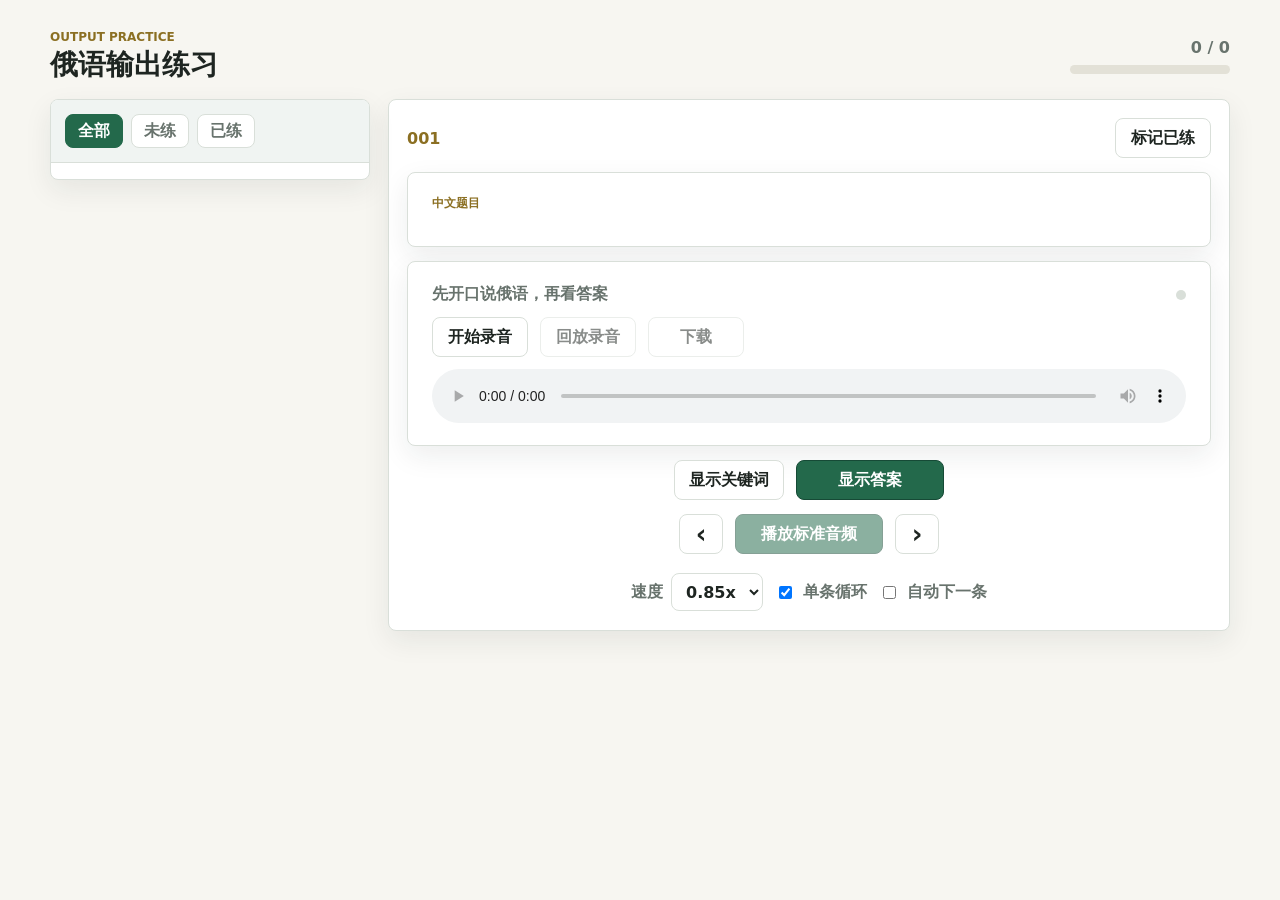
==== output_web/index.html @ 2de7b75f "feat: add output practice web shell" ====
<!doctype html>
<html lang="zh-CN">
  <head>
    <meta charset="utf-8" />
    <meta name="viewport" content="width=device-width, initial-scale=1" />
    <title>俄语输出练习</title>
    <link rel="stylesheet" href="styles.css" />
  </head>
  <body>
    <div class="app-shell">
      <header class="topbar">
        <div>
          <p id="themeLabel" class="eyebrow">Output Practice</p>
          <h1 id="packTitle">俄语输出练习</h1>
        </div>
        <div class="summary">
          <span id="progressText">0 / 0</span>
          <div class="meter" aria-hidden="true">
            <span id="progressBar"></span>
          </div>
        </div>
      </header>

      <main class="workspace">
        <aside class="segment-pane" aria-label="练习列表">
          <div class="pane-tools">
            <button class="chip is-active" type="button" data-filter="all">全部</button>
            <button class="chip" type="button" data-filter="todo">未练</button>
            <button class="chip" type="button" data-filter="done">已练</button>
          </div>
          <ol id="exerciseList" class="segment-list"></ol>
        </aside>

        <section class="practice-pane" aria-live="polite">
          <div class="segment-meta">
            <span id="exerciseCounter">001</span>
            <button id="doneButton" class="icon-text" type="button">标记已练</button>
          </div>

          <article class="prompt-panel">
            <div class="panel-label">中文题目</div>
            <p id="promptText" class="prompt-zh"></p>
          </article>

          <div class="attempt-panel">
            <div class="recorder-head">
              <span id="recordStatus">先开口说俄语，再看答案</span>
              <div id="recordLight" class="record-light" aria-hidden="true"></div>
            </div>
            <div class="recorder-actions">
              <button id="recordButton" class="icon-text" type="button">开始录音</button>
              <button id="playRecordingButton" class="icon-text" type="button" disabled>
                回放录音
              </button>
              <a id="downloadRecording" class="download-link is-disabled" href="#" download>
                下载
              </a>
            </div>
            <audio id="recordingPlayer" controls></audio>
          </div>

          <div class="answer-actions">
            <button id="showKeywordsButton" class="icon-text" type="button">显示关键词</button>
            <button id="showAnswerButton" class="primary-button" type="button">显示答案</button>
          </div>

          <article id="keywordPanel" class="keyword-panel" hidden>
            <div class="panel-label">关键词</div>
            <div id="keywordList" class="keyword-list"></div>
          </article>

          <article id="answerPanel" class="answer-panel" hidden>
            <div class="panel-label">标准俄语</div>
            <p id="answerText" class="answer-ru"></p>
            <p id="explanationText" class="explanation-zh"></p>
            <audio id="player" preload="metadata"></audio>
          </article>

          <div class="transport">
            <button id="prevButton" class="icon-button" type="button" title="上一条" aria-label="上一条">
              ‹
            </button>
            <button id="playButton" class="primary-button" type="button" disabled>
              播放标准音频
            </button>
            <button id="nextButton" class="icon-button" type="button" title="下一条" aria-label="下一条">
              ›
            </button>
          </div>

          <div class="control-grid">
            <label>
              <span>速度</span>
              <select id="speedSelect">
                <option value="0.75">0.75x</option>
                <option value="0.85" selected>0.85x</option>
                <option value="1">1x</option>
                <option value="1.1">1.1x</option>
                <option value="1.25">1.25x</option>
              </select>
            </label>
            <label class="toggle-row">
              <input id="loopToggle" type="checkbox" checked />
              <span>单条循环</span>
            </label>
            <label class="toggle-row">
              <input id="autoNextToggle" type="checkbox" />
              <span>自动下一条</span>
            </label>
          </div>
        </section>
      </main>
    </div>

    <script src="practice.js"></script>
    <script src="app.js"></script>
  </body>
</html>
---- output_web/styles.css ----
:root {
  --bg: #f7f6f1;
  --surface: #ffffff;
  --surface-soft: #f0f4f2;
  --ink: #1e2521;
  --muted: #68736d;
  --line: #d9dfd9;
  --accent: #23694b;
  --accent-strong: #164a36;
  --gold: #8b6f22;
  --danger: #b94737;
  --shadow: 0 10px 28px rgba(30, 37, 33, 0.08);
}

* {
  box-sizing: border-box;
}

[hidden] {
  display: none !important;
}

body {
  margin: 0;
  min-width: 320px;
  background: var(--bg);
  color: var(--ink);
  font-family:
    Inter, ui-sans-serif, system-ui, -apple-system, BlinkMacSystemFont, "Segoe UI",
    sans-serif;
}

button,
select,
input {
  font: inherit;
}

button {
  cursor: pointer;
}

button:disabled {
  cursor: not-allowed;
  opacity: 0.52;
}

.app-shell {
  width: min(1180px, calc(100% - 32px));
  margin: 0 auto;
  padding: 22px 0 28px;
}

.topbar {
  display: flex;
  align-items: center;
  justify-content: space-between;
  gap: 20px;
  padding: 8px 0 18px;
}

.eyebrow {
  margin: 0 0 5px;
  color: var(--gold);
  font-size: 12px;
  font-weight: 800;
  letter-spacing: 0;
  text-transform: uppercase;
}

h1 {
  margin: 0;
  font-size: 28px;
  line-height: 1.15;
  letter-spacing: 0;
}

.summary {
  display: grid;
  gap: 8px;
  min-width: 160px;
  color: var(--muted);
  font-weight: 800;
  text-align: right;
}

.meter {
  width: 160px;
  height: 9px;
  overflow: hidden;
  border-radius: 999px;
  background: #e3e1d7;
}

.meter span {
  display: block;
  width: 0;
  height: 100%;
  border-radius: inherit;
  background: var(--accent);
}

.workspace {
  display: grid;
  grid-template-columns: minmax(260px, 320px) minmax(0, 1fr);
  gap: 18px;
  align-items: start;
}

.segment-pane,
.practice-pane {
  border: 1px solid var(--line);
  border-radius: 8px;
  background: var(--surface);
  box-shadow: var(--shadow);
}

.segment-pane {
  position: sticky;
  top: 16px;
  overflow: hidden;
}

.pane-tools {
  display: flex;
  gap: 8px;
  padding: 14px;
  border-bottom: 1px solid var(--line);
  background: var(--surface-soft);
}

.chip {
  min-height: 34px;
  padding: 0 12px;
  border: 1px solid var(--line);
  border-radius: 8px;
  background: var(--surface);
  color: var(--muted);
  font-weight: 800;
}

.chip.is-active {
  border-color: var(--accent);
  background: var(--accent);
  color: #ffffff;
}

.segment-list {
  display: grid;
  max-height: calc(100vh - 142px);
  margin: 0;
  padding: 8px;
  overflow: auto;
  list-style: none;
}

.segment-item.is-hidden {
  display: none;
}

.segment-item button {
  display: grid;
  grid-template-columns: 44px minmax(0, 1fr) 18px;
  gap: 10px;
  align-items: center;
  width: 100%;
  min-height: 56px;
  padding: 10px;
  border: 0;
  border-radius: 8px;
  background: transparent;
  color: var(--ink);
  text-align: left;
}

.segment-item.is-active button {
  background: #edf4ef;
}

.seg-no {
  color: var(--gold);
  font-size: 12px;
  font-weight: 900;
}

.seg-title {
  overflow: hidden;
  color: var(--ink);
  font-size: 14px;
  font-weight: 700;
  line-height: 1.35;
  text-overflow: ellipsis;
  white-space: nowrap;
}

.seg-check::before {
  color: var(--accent);
  content: "";
  font-weight: 900;
}

.segment-item.is-done .seg-check::before {
  content: "✓";
}

.practice-pane {
  display: grid;
  gap: 14px;
  padding: 18px;
}

.segment-meta,
.recorder-head,
.recorder-actions,
.transport,
.answer-actions,
.control-grid {
  display: flex;
  align-items: center;
  gap: 12px;
}

.segment-meta {
  justify-content: space-between;
}

#exerciseCounter {
  color: var(--gold);
  font-weight: 900;
}

.prompt-panel,
.answer-panel,
.keyword-panel,
.attempt-panel {
  display: grid;
  align-content: start;
  gap: 12px;
  padding: 22px 24px;
  border: 1px solid var(--line);
  border-radius: 8px;
  background: var(--surface);
  box-shadow: var(--shadow);
}

.panel-label {
  color: var(--gold);
  font-size: 12px;
  font-weight: 800;
  letter-spacing: 0;
  text-transform: uppercase;
}

.prompt-zh {
  margin: 0;
  font-size: 32px;
  font-weight: 750;
  line-height: 1.36;
  letter-spacing: 0;
}

.answer-ru {
  margin: 0;
  font-family: Georgia, "Times New Roman", serif;
  font-size: 30px;
  line-height: 1.38;
  letter-spacing: 0;
}

.explanation-zh {
  margin: 0;
  color: var(--muted);
  font-size: 16px;
  line-height: 1.55;
}

.record-light {
  width: 10px;
  height: 10px;
  border-radius: 999px;
  background: var(--line);
}

.record-light.is-recording {
  background: var(--danger);
}

.recorder-head {
  justify-content: space-between;
  color: var(--muted);
  font-weight: 800;
}

.recorder-actions,
.answer-actions,
.transport,
.control-grid {
  flex-wrap: wrap;
}

.answer-actions,
.transport {
  justify-content: center;
}

.keyword-list {
  display: flex;
  flex-wrap: wrap;
  gap: 8px;
}

.keyword-chip {
  padding: 7px 10px;
  border: 1px solid rgba(35, 105, 75, 0.22);
  border-radius: 8px;
  background: #eef5ef;
  color: var(--accent);
  font-weight: 800;
}

.primary-button,
.icon-text,
.icon-button,
.download-link {
  min-height: 40px;
  border-radius: 8px;
  font-weight: 850;
  text-decoration: none;
}

.primary-button {
  min-width: 148px;
  padding: 0 18px;
  border: 1px solid var(--accent-strong);
  background: var(--accent);
  color: #ffffff;
}

.icon-text,
.download-link {
  display: inline-flex;
  align-items: center;
  justify-content: center;
  min-width: 96px;
  padding: 0 14px;
  border: 1px solid var(--line);
  background: var(--surface);
  color: var(--ink);
}

.icon-button {
  width: 44px;
  border: 1px solid var(--line);
  background: var(--surface);
  color: var(--ink);
  font-size: 26px;
  line-height: 1;
}

.download-link.is-disabled {
  pointer-events: none;
  opacity: 0.52;
}

audio {
  width: 100%;
  min-height: 36px;
}

.control-grid {
  justify-content: center;
  padding-top: 4px;
}

.control-grid label {
  display: inline-flex;
  align-items: center;
  gap: 8px;
  min-height: 40px;
  color: var(--muted);
  font-weight: 800;
}

select {
  min-height: 38px;
  padding: 0 10px;
  border: 1px solid var(--line);
  border-radius: 8px;
  background: var(--surface);
  color: var(--ink);
}

@media (max-width: 820px) {
  .app-shell {
    width: min(100% - 20px, 680px);
    padding-top: 14px;
  }

  .topbar,
  .workspace {
    display: grid;
  }

  .topbar {
    gap: 12px;
  }

  .summary {
    min-width: 0;
    text-align: left;
  }

  .meter {
    width: 100%;
  }

  .workspace {
    grid-template-columns: 1fr;
  }

  .segment-pane {
    position: static;
  }

  .segment-list {
    max-height: 220px;
  }

  .practice-pane {
    padding: 12px;
  }

  .prompt-panel,
  .answer-panel,
  .keyword-panel,
  .attempt-panel {
    padding: 18px;
  }

  .prompt-zh,
  .answer-ru {
    font-size: 25px;
  }

  .primary-button {
    min-width: 136px;
  }
}
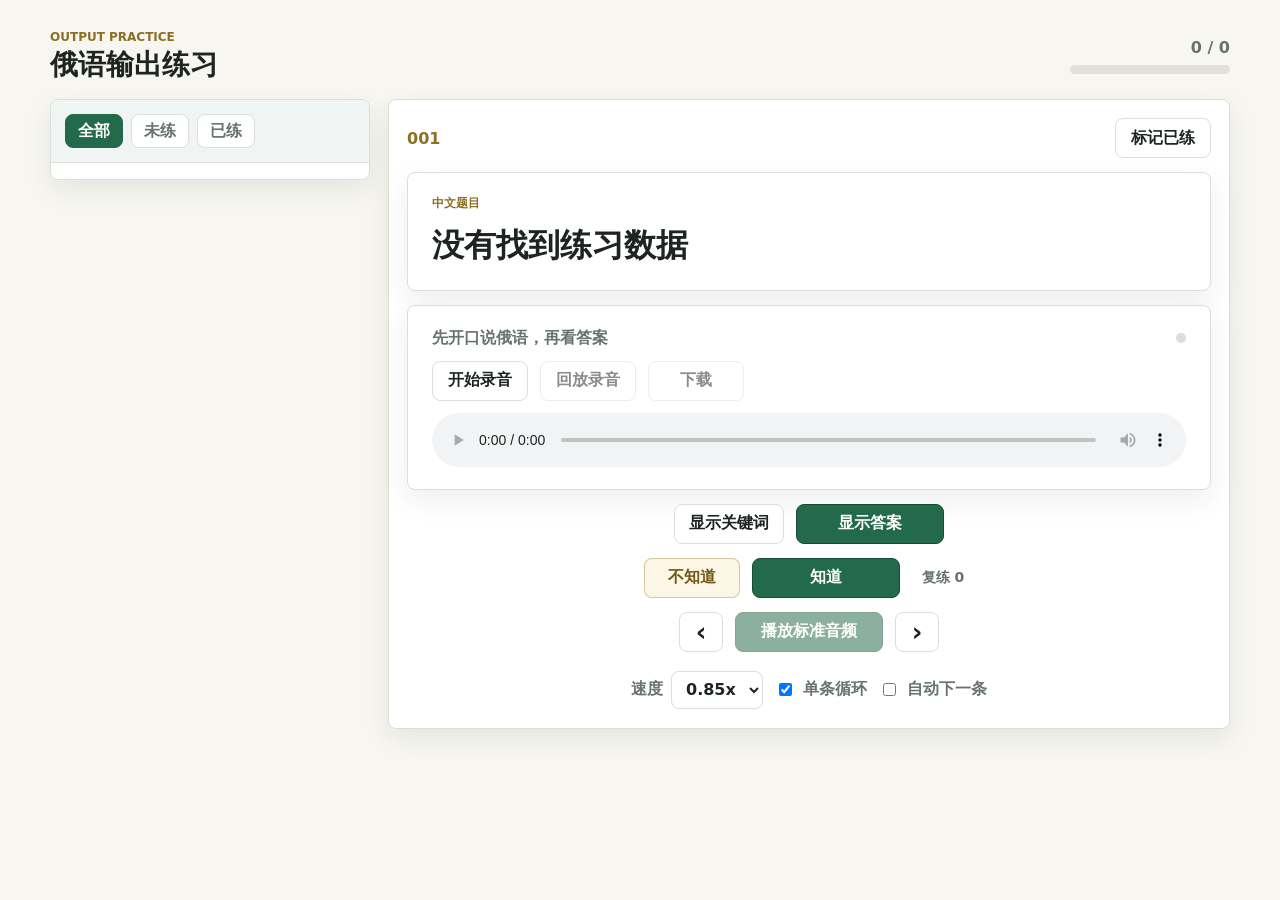
==== commit 34c311cf: "feat: add known unknown review flow" ====
--- a/output_web/index.html
+++ b/output_web/index.html
@@ -64,6 +64,14 @@
             <button id="showAnswerButton" class="primary-button" type="button">显示答案</button>
           </div>
 
+          <div class="mastery-actions">
+            <button id="unknownButton" class="icon-text caution-button" type="button">
+              不知道
+            </button>
+            <button id="knowButton" class="primary-button" type="button">知道</button>
+            <span id="reviewQueueText" class="review-queue">复练 0</span>
+          </div>
+
           <article id="keywordPanel" class="keyword-panel" hidden>
             <div class="panel-label">关键词</div>
             <div id="keywordList" class="keyword-list"></div>
--- a/output_web/styles.css
+++ b/output_web/styles.css
@@ -203,6 +203,11 @@
   content: "✓";
 }
 
+.segment-item.is-review:not(.is-done) .seg-check::before {
+  color: var(--gold);
+  content: "↻";
+}
+
 .practice-pane {
   display: grid;
   gap: 14px;
@@ -214,6 +219,7 @@
 .recorder-actions,
 .transport,
 .answer-actions,
+.mastery-actions,
 .control-grid {
   display: flex;
   align-items: center;
@@ -293,12 +299,14 @@
 
 .recorder-actions,
 .answer-actions,
+.mastery-actions,
 .transport,
 .control-grid {
   flex-wrap: wrap;
 }
 
 .answer-actions,
+.mastery-actions,
 .transport {
   justify-content: center;
 }
@@ -348,6 +356,22 @@
   color: var(--ink);
 }
 
+.caution-button {
+  border-color: rgba(139, 111, 34, 0.34);
+  background: #fbf6e5;
+  color: #705817;
+}
+
+.review-queue {
+  display: inline-flex;
+  align-items: center;
+  min-height: 40px;
+  padding: 0 10px;
+  color: var(--muted);
+  font-size: 14px;
+  font-weight: 850;
+}
+
 .icon-button {
   width: 44px;
   border: 1px solid var(--line);
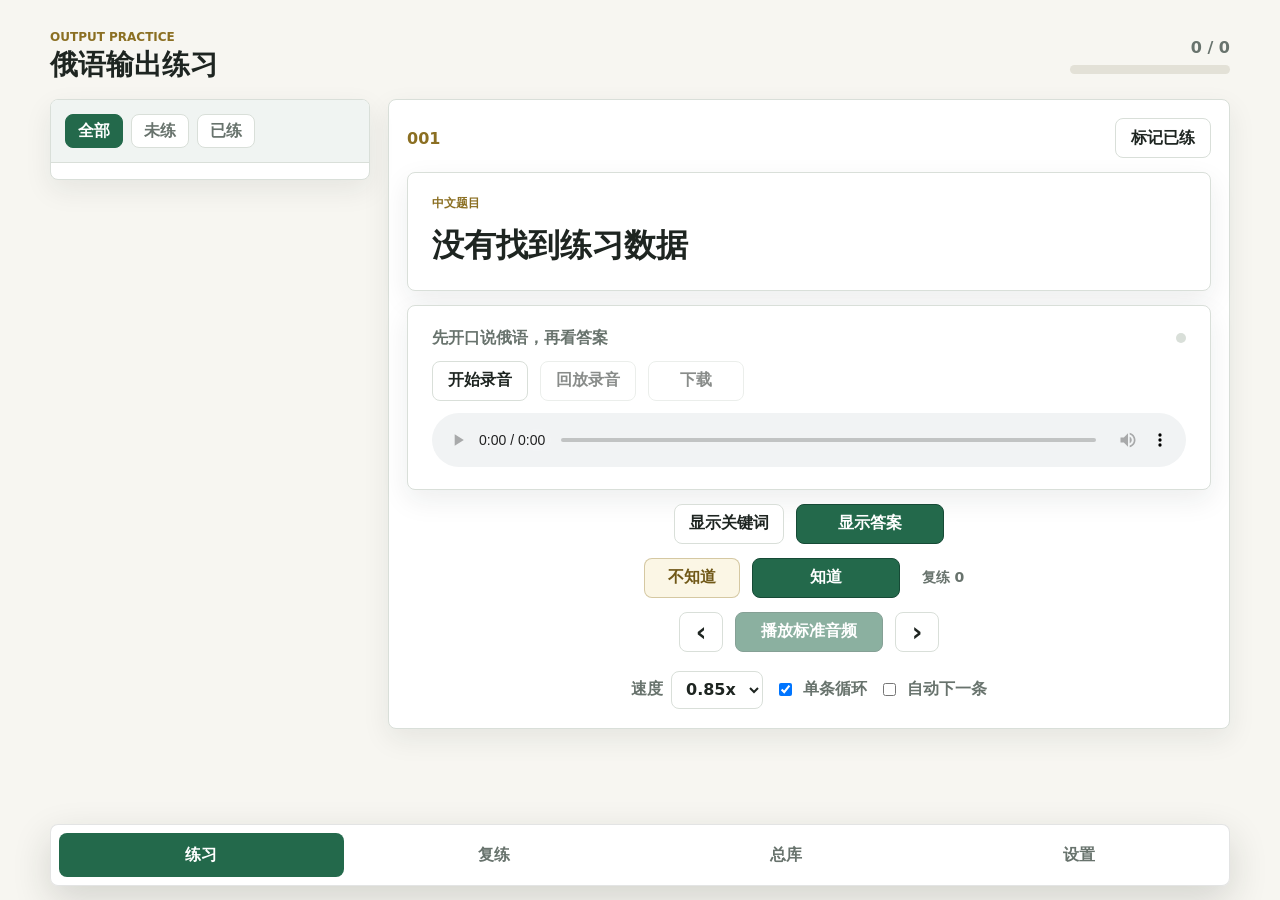
==== commit 2eced4dd: "feat: add installable PWA app shell" ====
--- a/output_web/index.html
+++ b/output_web/index.html
@@ -3,8 +3,15 @@
   <head>
     <meta charset="utf-8" />
     <meta name="viewport" content="width=device-width, initial-scale=1" />
+    <meta name="theme-color" content="#23694b" />
+    <meta name="apple-mobile-web-app-capable" content="yes" />
+    <meta name="apple-mobile-web-app-status-bar-style" content="default" />
+    <meta name="apple-mobile-web-app-title" content="俄语练习" />
     <title>俄语输出练习</title>
-    <link rel="stylesheet" href="styles.css" />
+    <link rel="manifest" href="manifest.webmanifest" />
+    <link rel="icon" href="icons/icon.svg" type="image/svg+xml" />
+    <link rel="apple-touch-icon" href="icons/icon-192.png" />
+    <link rel="stylesheet" href="styles.css?v=20260611-pwa2" />
   </head>
   <body>
     <div class="app-shell">
@@ -21,7 +28,7 @@
         </div>
       </header>
 
-      <main class="workspace">
+      <main id="practiceView" class="workspace app-view" data-app-view="practice">
         <aside class="segment-pane" aria-label="练习列表">
           <div class="pane-tools">
             <button class="chip is-active" type="button" data-filter="all">全部</button>
@@ -118,9 +125,57 @@
           </div>
         </section>
       </main>
+
+      <section id="reviewView" class="app-view app-panel" data-app-view="review" hidden>
+        <div class="view-head">
+          <div>
+            <p class="eyebrow">Review</p>
+            <h2>复练</h2>
+          </div>
+          <span id="reviewCountText" class="review-queue">复练 0</span>
+        </div>
+        <div id="reviewList" class="sentence-list"></div>
+      </section>
+
+      <section id="libraryView" class="app-view app-panel" data-app-view="library" hidden>
+        <div class="view-head">
+          <div>
+            <p class="eyebrow">Library</p>
+            <h2>句子总库</h2>
+          </div>
+          <div id="libraryStats" class="library-stats"></div>
+        </div>
+        <div id="libraryList" class="sentence-list"></div>
+      </section>
+
+      <section id="settingsView" class="app-view app-panel" data-app-view="settings" hidden>
+        <div class="view-head">
+          <div>
+            <p class="eyebrow">Settings</p>
+            <h2>设置</h2>
+          </div>
+        </div>
+        <div class="settings-grid">
+          <div>
+            <span class="panel-label">安装</span>
+            <p id="installStatus" class="settings-text">可以在手机浏览器里添加到主屏幕。</p>
+          </div>
+          <div>
+            <span class="panel-label">离线</span>
+            <p class="settings-text">程序会缓存练习页面、数据和标准发音。</p>
+          </div>
+        </div>
+      </section>
+
+      <nav id="appNav" class="bottom-nav" aria-label="程序导航">
+        <button class="nav-button is-active" type="button" data-view="practice">练习</button>
+        <button class="nav-button" type="button" data-view="review">复练</button>
+        <button class="nav-button" type="button" data-view="library">总库</button>
+        <button class="nav-button" type="button" data-view="settings">设置</button>
+      </nav>
     </div>
 
     <script src="practice.js"></script>
-    <script src="app.js"></script>
+    <script src="app.js?v=20260611-pwa2"></script>
   </body>
 </html>
--- a/output_web/styles.css
+++ b/output_web/styles.css
@@ -48,7 +48,7 @@
 .app-shell {
   width: min(1180px, calc(100% - 32px));
   margin: 0 auto;
-  padding: 22px 0 28px;
+  padding: 22px 0 92px;
 }
 
 .topbar {
@@ -414,6 +414,126 @@
   color: var(--ink);
 }
 
+.app-panel {
+  display: grid;
+  gap: 16px;
+  padding: 20px;
+  border: 1px solid var(--line);
+  border-radius: 8px;
+  background: var(--surface);
+  box-shadow: var(--shadow);
+}
+
+.view-head {
+  display: flex;
+  align-items: center;
+  justify-content: space-between;
+  gap: 16px;
+}
+
+.view-head h2 {
+  margin: 0;
+  font-size: 24px;
+  line-height: 1.2;
+  letter-spacing: 0;
+}
+
+.sentence-list {
+  display: grid;
+  gap: 10px;
+}
+
+.sentence-card {
+  display: grid;
+  gap: 7px;
+  width: 100%;
+  padding: 14px;
+  border: 1px solid var(--line);
+  border-radius: 8px;
+  background: var(--surface);
+  color: var(--ink);
+  text-align: left;
+}
+
+.sentence-card strong {
+  font-size: 16px;
+  line-height: 1.42;
+}
+
+.sentence-card span {
+  color: var(--muted);
+  font-size: 13px;
+  font-weight: 750;
+}
+
+.library-stats {
+  display: flex;
+  flex-wrap: wrap;
+  justify-content: flex-end;
+  gap: 8px;
+}
+
+.stat-pill {
+  min-height: 32px;
+  padding: 7px 10px;
+  border: 1px solid rgba(35, 105, 75, 0.18);
+  border-radius: 8px;
+  background: #eef5ef;
+  color: var(--accent);
+  font-size: 13px;
+  font-weight: 850;
+}
+
+.settings-grid {
+  display: grid;
+  grid-template-columns: repeat(2, minmax(0, 1fr));
+  gap: 14px;
+}
+
+.settings-grid > div {
+  padding: 18px;
+  border: 1px solid var(--line);
+  border-radius: 8px;
+  background: var(--surface-soft);
+}
+
+.settings-text {
+  margin: 8px 0 0;
+  color: var(--muted);
+  line-height: 1.5;
+}
+
+.bottom-nav {
+  position: fixed;
+  right: max(16px, calc((100vw - 1180px) / 2));
+  bottom: 14px;
+  left: max(16px, calc((100vw - 1180px) / 2));
+  z-index: 20;
+  display: grid;
+  grid-template-columns: repeat(4, 1fr);
+  gap: 8px;
+  padding: 8px;
+  border: 1px solid rgba(30, 37, 33, 0.12);
+  border-radius: 8px;
+  background: rgba(255, 255, 255, 0.94);
+  box-shadow: 0 14px 38px rgba(30, 37, 33, 0.16);
+  backdrop-filter: blur(14px);
+}
+
+.nav-button {
+  min-height: 44px;
+  border: 0;
+  border-radius: 8px;
+  background: transparent;
+  color: var(--muted);
+  font-weight: 900;
+}
+
+.nav-button.is-active {
+  background: var(--accent);
+  color: #ffffff;
+}
+
 @media (max-width: 820px) {
   .app-shell {
     width: min(100% - 20px, 680px);
@@ -469,4 +589,23 @@
   .primary-button {
     min-width: 136px;
   }
-}
+
+  .settings-grid {
+    grid-template-columns: 1fr;
+  }
+
+  .view-head {
+    align-items: flex-start;
+    flex-direction: column;
+  }
+
+  .library-stats {
+    justify-content: flex-start;
+  }
+
+  .bottom-nav {
+    right: 10px;
+    bottom: 10px;
+    left: 10px;
+  }
+}
